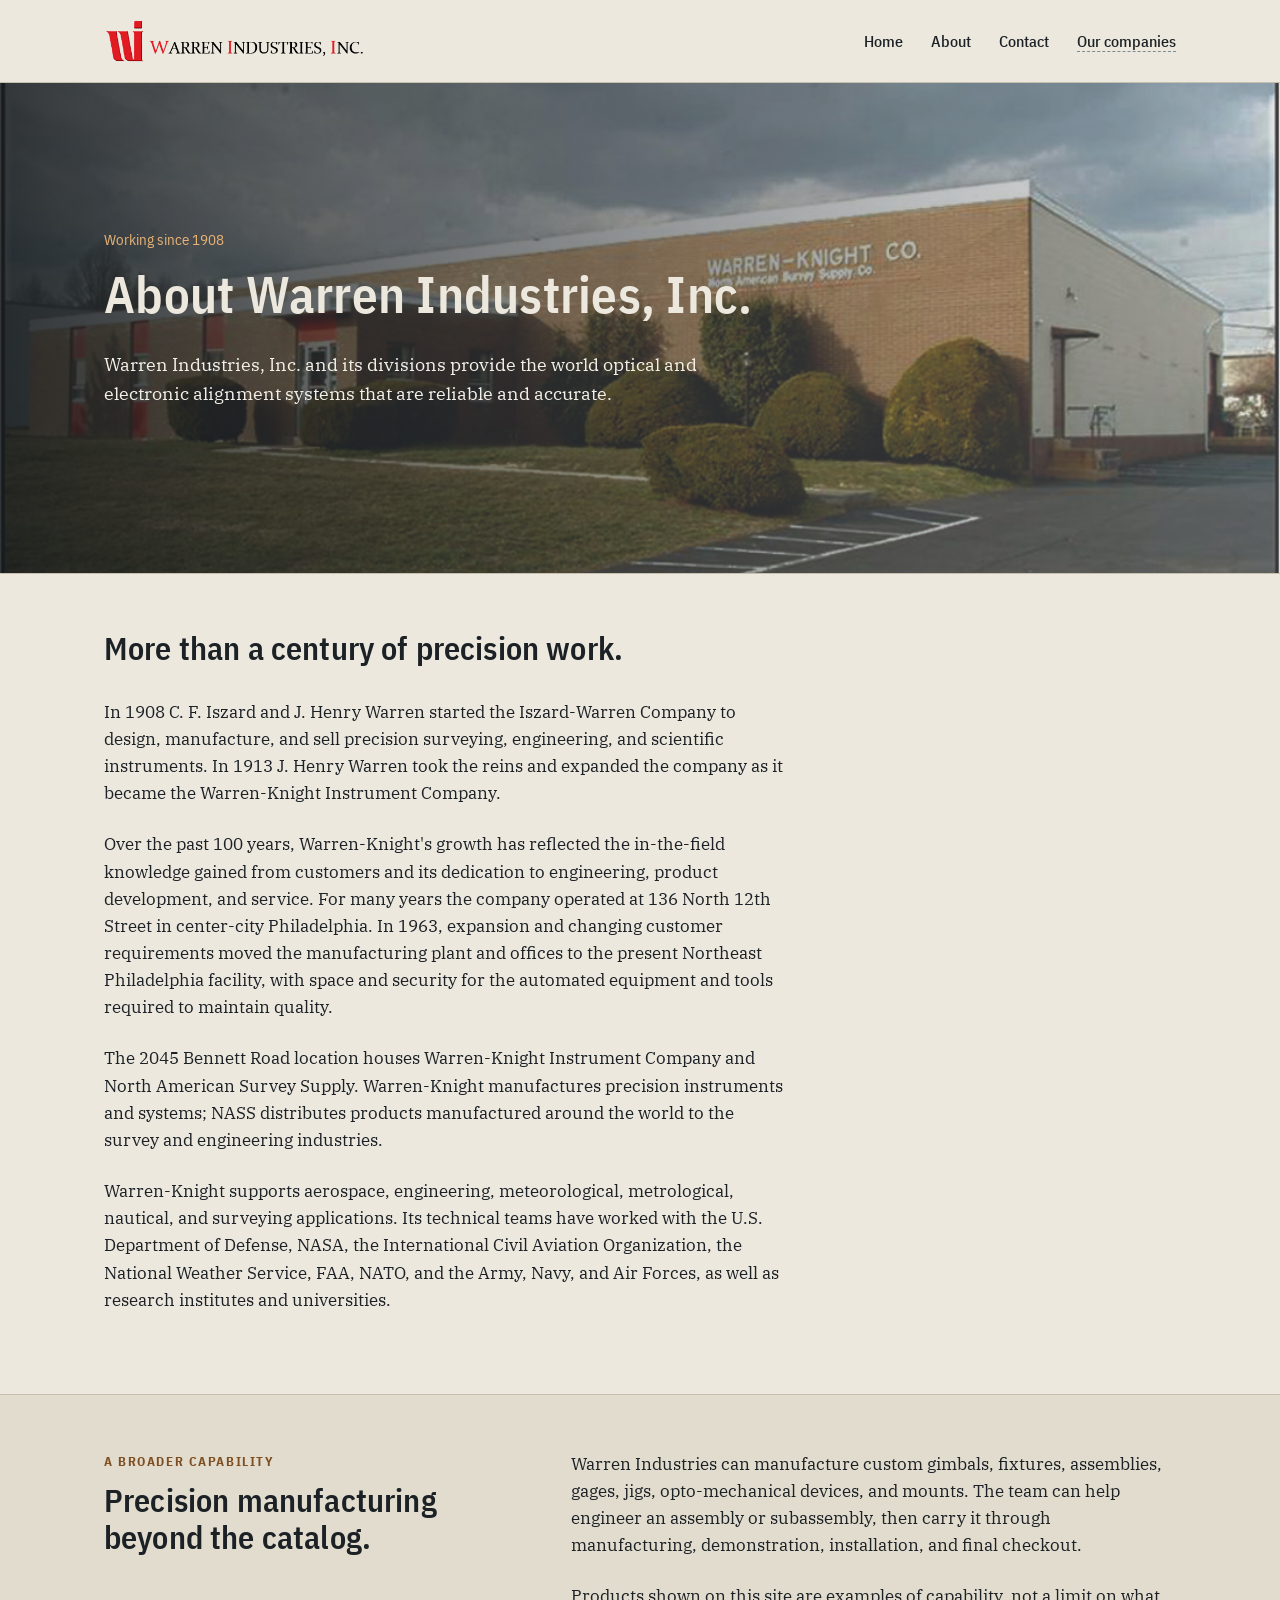
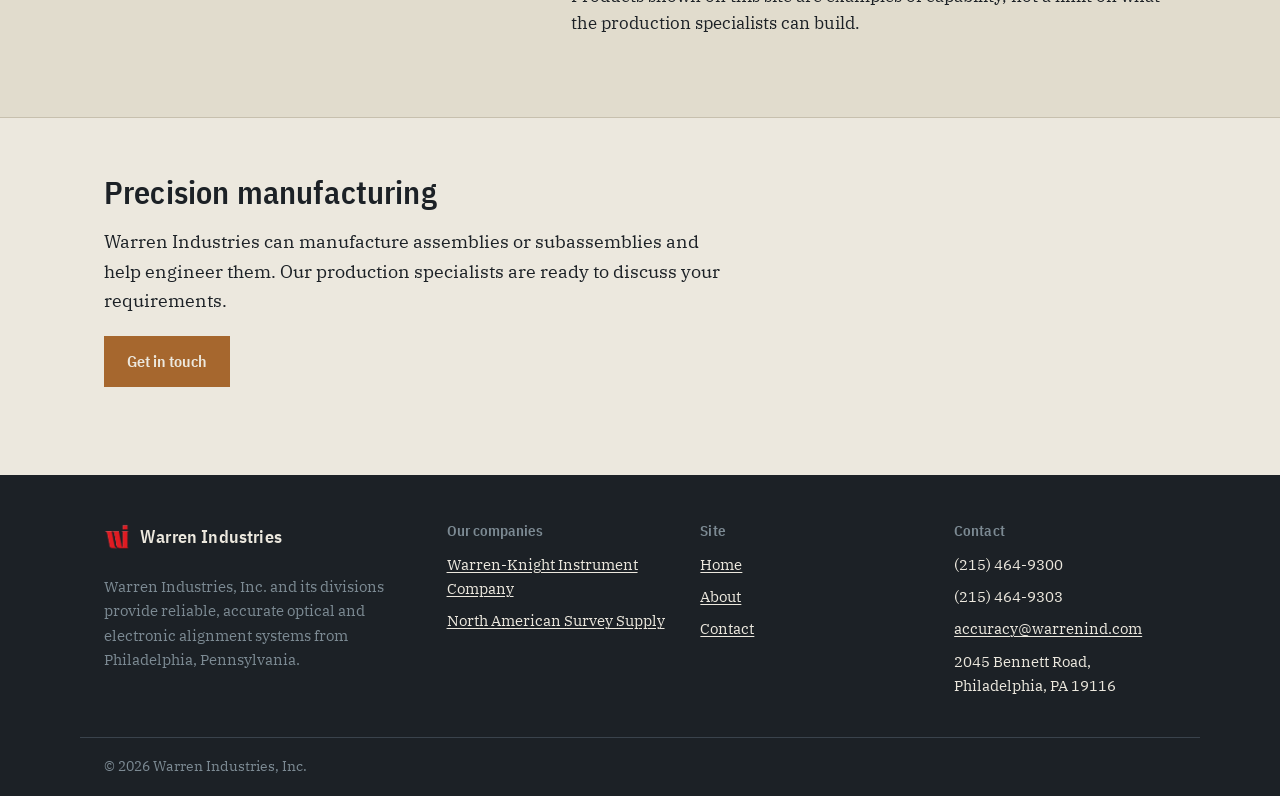
==== about/index.html @ 535cabfd "Deploying to main from @ warrenind/warrenind-com@92be2bfa369bf533ea337f3c527bc54e07ec8fe8 🚀" ====
<!doctype html>
<html lang="en">
<head>
  <meta charset="utf-8">
  <meta name="viewport" content="width=device-width, initial-scale=1">
  <title>About · Warren Industries, Inc.</title>
  <meta name="description" content="About Warren Industries, Inc. and its divisions.">
  <link rel="icon" href="/images/original/wilogo-trans.png" type="image/png">
  <link rel="preconnect" href="https://fonts.googleapis.com">
  <link rel="preconnect" href="https://fonts.gstatic.com" crossorigin>
  <link href="https://fonts.googleapis.com/css2?family=IBM+Plex+Sans+Condensed:wght@500;600;700&family=IBM+Plex+Serif:ital,wght@0,400;0,500;1,400&display=swap" rel="stylesheet">
  <link rel="stylesheet" href="/css/style.css">
</head>
<body>
  <header class="site-header">
  <div class="wrap site-header__row">
    <a class="brand" href="/">
      <img class="brand__wordmark" src="/images/original/WI-top-logo&text.png" alt="Warren Industries, Inc.">
    </a>

    <nav class="site-nav" aria-label="Primary">
      <ul>
        
        <li><a href="/">Home</a></li>
        
        <li><a href="/about/">About</a></li>
        
        <li><a href="/contact/">Contact</a></li>
        
        <li class="site-nav__divisions">
          <span class="site-nav__divisions-label" tabindex="0">Our companies</span>
          <ul class="site-nav__submenu">
            
            <li><a href="https://www.warrenknight.com" target="_blank" rel="noopener">Warren-Knight Instrument Company</a></li>
            
            <li><a href="https://www.nasurvey.com" target="_blank" rel="noopener">North American Survey Supply</a></li>
            
          </ul>
        </li>
      </ul>
    </nav>
  </div>
</header>

  <main>
    <section class="page-hero page-hero--image">
  <img src="/images/original/facility.jpg" alt="Warren-Knight Instrument Company facility in Philadelphia">
  <div class="wrap">
    <p class="hero__eyebrow">Working since 1908</p>
    <h1>About Warren Industries, Inc.</h1>
    <p class="lede">
      Warren Industries, Inc. and its divisions provide the world optical and electronic alignment systems that are reliable and accurate.
    </p>
  </div>
</section>

<section class="section">
  <div class="wrap">
    <div class="section__intro">
      <h2>More than a century of precision work.</h2>
    </div>
    <div class="prose">
      <p>In 1908 C. F. Iszard and J. Henry Warren started the Iszard-Warren Company to design, manufacture, and sell precision surveying, engineering, and scientific instruments. In 1913 J. Henry Warren took the reins and expanded the company as it became the Warren-Knight Instrument Company.</p>
      <p>Over the past 100 years, Warren-Knight's growth has reflected the in-the-field knowledge gained from customers and its dedication to engineering, product development, and service. For many years the company operated at 136 North 12th Street in center-city Philadelphia. In 1963, expansion and changing customer requirements moved the manufacturing plant and offices to the present Northeast Philadelphia facility, with space and security for the automated equipment and tools required to maintain quality.</p>
      <p>The 2045 Bennett Road location houses Warren-Knight Instrument Company and North American Survey Supply. Warren-Knight manufactures precision instruments and systems; NASS distributes products manufactured around the world to the survey and engineering industries.</p>
      <p>Warren-Knight supports aerospace, engineering, meteorological, metrological, nautical, and surveying applications. Its technical teams have worked with the U.S. Department of Defense, NASA, the International Civil Aviation Organization, the National Weather Service, FAA, NATO, and the Army, Navy, and Air Forces, as well as research institutes and universities.</p>
    </div>
  </div>
</section>

<section class="section section--muted">
  <div class="wrap split-section">
    <div>
      <p class="section__kicker">A broader capability</p>
      <h2>Precision manufacturing beyond the catalog.</h2>
    </div>
    <div class="prose">
      <p>Warren Industries can manufacture custom gimbals, fixtures, assemblies, gages, jigs, opto-mechanical devices, and mounts. The team can help engineer an assembly or subassembly, then carry it through manufacturing, demonstration, installation, and final checkout.</p>
      <p>Products shown on this site are examples of capability, not a limit on what the production specialists can build.</p>
    </div>
  </div>
</section>

<section class="section">
  <div class="wrap">
    <div class="section__intro">
      <h2>Precision manufacturing</h2>
      <p class="lede">Warren Industries can manufacture assemblies or subassemblies and help engineer them. Our production specialists are ready to discuss your requirements.</p>
      <a class="btn btn--brass" href="/contact/">Get in touch</a>
    </div>
  </div>
</section>

  </main>
  <footer class="site-footer">
  <div class="wrap site-footer__grid">
    <div>
      <div class="brand brand--footer">
        <img class="brand__mark" src="/images/original/wilogo-trans.png" alt="">
        <span class="brand__name">Warren Industries</span>
      </div>
      <p class="site-footer__about">
        Warren Industries, Inc. and its divisions provide reliable, accurate optical
        and electronic alignment systems from Philadelphia, Pennsylvania.
      </p>
    </div>

    <div>
      <h2 class="site-footer__heading">Our companies</h2>
      <ul class="site-footer__list">
        
        <li><a href="https://www.warrenknight.com" target="_blank" rel="noopener">Warren-Knight Instrument Company</a></li>
        
        <li><a href="https://www.nasurvey.com" target="_blank" rel="noopener">North American Survey Supply</a></li>
        
      </ul>
    </div>

    <div>
      <h2 class="site-footer__heading">Site</h2>
      <ul class="site-footer__list">
        
        <li><a href="/">Home</a></li>
        
        <li><a href="/about/">About</a></li>
        
        <li><a href="/contact/">Contact</a></li>
        
      </ul>
    </div>

    <div>
      <h2 class="site-footer__heading">Contact</h2>
      <ul class="site-footer__list">
        <li>(215) 464-9300</li>
        <li>(215) 464-9303</li>
        <li><a href="mailto:accuracy@warrenind.com">accuracy@warrenind.com</a></li>
        <li>2045 Bennett Road, Philadelphia, PA 19116</li>
      </ul>
    </div>
  </div>

  <div class="wrap site-footer__bottom">
    <span>&copy; 2026 Warren Industries, Inc.</span>
  </div>
</footer>

</body>
</html>
---- css/style.css ----
/* ---------------------------------------------------------------
   Warren Industries — design tokens
   Palette grounded in optical/survey instrument hardware: graphite
   bodies, steel housings, brass fittings, and the paper of a
   technical drawing.
   --------------------------------------------------------------- */
:root {
  --ink: #1c2126;
  --ink-soft: #2a3138;
  --paper: #ece8de;
  --panel: #e1dccd;
  --steel: #4a5560;
  --steel-light: #7c8a93;
  --brass: #a6672e;
  --brass-deep: #7e4d20;
  --line: #c7c0ae;
  --line-dark: #3a434c;

  --font-display: "IBM Plex Sans Condensed", "Arial Narrow", sans-serif;
  --font-body: "IBM Plex Serif", Georgia, serif;

  --measure: 62ch;
  --wrap: 1120px;
}

* { box-sizing: border-box; }

html {
  -webkit-text-size-adjust: 100%;
}

body {
  margin: 0;
  background: var(--paper);
  color: var(--ink);
  font-family: var(--font-body);
  font-size: 17px;
  line-height: 1.6;
}

img { max-width: 100%; display: block; }

a {
  color: var(--brass-deep);
  text-decoration-thickness: 1px;
  text-underline-offset: 0.15em;
}
a:hover { color: var(--brass); }

:focus-visible {
  outline: 2px solid var(--brass);
  outline-offset: 2px;
}

.wrap {
  max-width: var(--wrap);
  margin-inline: auto;
  padding-inline: 24px;
}

h1, h2, h3 {
  font-family: var(--font-display);
  font-weight: 600;
  line-height: 1.15;
  letter-spacing: 0.005em;
  margin: 0 0 0.5em;
}

h1 { font-size: clamp(2.1rem, 1.6rem + 2vw, 3.3rem); }
h2 { font-size: clamp(1.5rem, 1.3rem + 1vw, 2rem); }
h3 { font-size: 1.15rem; }

p { margin: 0 0 1.1em; }
p.lede {
  font-size: 1.15rem;
  max-width: var(--measure);
}

@media (prefers-reduced-motion: reduce) {
  * { animation: none !important; transition: none !important; }
}

/* ---------------------------------------------------------------
   Header
   --------------------------------------------------------------- */
.site-header {
  border-bottom: 1px solid var(--line);
  background: var(--paper);
  position: relative;
  z-index: 20;
}

.site-header__row {
  display: flex;
  align-items: center;
  justify-content: space-between;
  padding-block: 18px;
  gap: 24px;
}

.brand {
  display: inline-flex;
  align-items: center;
  gap: 10px;
  color: var(--ink);
  text-decoration: none;
}
.brand__mark { width: 26px; height: 26px; color: var(--brass); flex-shrink: 0; }
.brand__wordmark { width: min(260px, 42vw); height: auto; display: block; }
.brand__name {
  font-family: var(--font-display);
  font-weight: 600;
  font-size: 1.1rem;
  letter-spacing: 0.01em;
}

.site-nav ul {
  list-style: none;
  display: flex;
  align-items: center;
  gap: 28px;
  margin: 0;
  padding: 0;
  font-family: var(--font-display);
  font-weight: 500;
  font-size: 0.98rem;
}

.site-nav a { color: var(--ink); text-decoration: none; }
.site-nav a:hover { color: var(--brass-deep); }

.site-nav__divisions { position: relative; }
.site-nav__divisions-label {
  cursor: default;
  border-bottom: 1px dashed var(--steel-light);
}
.site-nav ul.site-nav__submenu {
  display: none;
  position: absolute;
  top: 100%;
  right: 0;
  margin-top: 0;
  min-width: 260px;
  background: var(--paper);
  border: 1px solid var(--line);
  padding: 14px 0 6px;
  list-style: none;
}
.site-nav__submenu li a {
  display: block;
  padding: 10px 16px;
  white-space: nowrap;
}
.site-nav__submenu li a:hover { background: var(--panel); }
.site-nav__divisions:hover > .site-nav__submenu,
.site-nav__divisions:focus-within > .site-nav__submenu {
  display: block;
}

@media (max-width: 720px) {
  .site-header__row { flex-direction: column; align-items: flex-start; gap: 12px; }
  .site-nav ul { flex-wrap: wrap; gap: 16px 22px; }
  .site-nav ul.site-nav__submenu { position: static; margin-top: 8px; border: none; padding-left: 0; }
}

/* ---------------------------------------------------------------
   Hero
   --------------------------------------------------------------- */
.hero {
  border-bottom: 1px solid var(--line);
  padding-block: 64px;
}
.hero__row {
  display: grid;
  grid-template-columns: 1.2fr 0.8fr;
  gap: 48px;
  align-items: center;
}
.hero__eyebrow {
  color: var(--steel);
  font-family: var(--font-display);
  font-size: 0.95rem;
  margin: 0 0 14px;
}
.hero p.lede { color: var(--ink-soft); }
.hero__actions {
  display: flex;
  gap: 14px;
  margin-top: 28px;
  flex-wrap: wrap;
}

.btn {
  display: inline-block;
  font-family: var(--font-display);
  font-weight: 600;
  font-size: 0.98rem;
  padding: 12px 22px;
  border: 1px solid var(--ink);
  text-decoration: none;
  color: var(--ink);
}
.btn:hover { background: var(--ink); color: var(--paper); }
.btn--brass {
  background: var(--brass);
  border-color: var(--brass);
  color: var(--paper);
}
.btn--brass:hover { background: var(--brass-deep); border-color: var(--brass-deep); color: var(--paper); }

.reticle {
  width: 100%;
  height: auto;
  color: var(--steel);
}
.reticle .reticle__accent { color: var(--brass); }

.hero--image {
  position: relative;
  min-height: clamp(260px, 20vw, 330px);
  display: grid;
  align-items: end;
  overflow: hidden;
  color: var(--paper);
  background: var(--ink);
}
.hero__image,
.page-hero--image > img,
.image-band > img {
  position: absolute;
  inset: 0;
  width: 100%;
  height: 100%;
  object-fit: cover;
}
.hero__image { filter: saturate(.72); }
.hero--image::after,
.page-hero--image::after,
.image-band::after {
  content: "";
  position: absolute;
  inset: 0;
  background: linear-gradient(90deg, rgba(18, 22, 25, .86), rgba(18, 22, 25, .28) 72%, rgba(18, 22, 25, .1));
}
.hero__content,
.image-band__content,
.page-hero--image .wrap {
  position: relative;
  z-index: 1;
  width: 100%;
  padding-block: 88px;
}
.hero--image .hero__eyebrow,
.image-band .hero__eyebrow,
.page-hero--image .hero__eyebrow,
.image-band .section__kicker { color: #e7b375; }
.hero--image .lede,
.image-band .lede { color: #f4f0e8; max-width: 38ch; }
.btn--light { border-color: var(--paper); color: var(--paper); }
.btn--light:hover { background: var(--paper); color: var(--ink); }

@media (max-width: 860px) {
  .hero__row { grid-template-columns: 1fr; }
  .reticle { max-width: 260px; margin-inline: auto; }
}

@media (max-width: 720px) {
  .hero--image { min-height: 390px; }
}

/* ---------------------------------------------------------------
   Section rhythm
   --------------------------------------------------------------- */
.section { padding-block: 56px; }
.section + .section { border-top: 1px solid var(--line); }
.section__intro { max-width: var(--measure); margin-bottom: 32px; }
.section__kicker {
  margin-bottom: 10px;
  color: var(--brass-deep);
  font-family: var(--font-display);
  font-size: .82rem;
  font-weight: 700;
  letter-spacing: .12em;
  text-transform: uppercase;
}
.section--muted { background: var(--panel); }
.split-section {
  display: grid;
  grid-template-columns: .8fr 1.2fr;
  gap: 64px;
  align-items: start;
}
.section--gallery { background: #f4f1e9; }
.image-grid {
  display: grid;
  grid-template-columns: repeat(4, 1fr);
  gap: 10px;
}
.image-grid__item {
  margin: 0;
  overflow: hidden;
  aspect-ratio: 1;
  background: var(--panel);
}
.image-grid__item img {
  width: 100%;
  height: 100%;
  object-fit: contain;
  transition: transform .35s ease;
}
.image-grid__item:hover img { transform: scale(1.04); }

/* ---------------------------------------------------------------
   Divisions (Warren-Knight / NASS)
   --------------------------------------------------------------- */
.divisions {
  display: grid;
  grid-template-columns: 1fr 1fr;
  border: 1px solid var(--line);
}
.division {
  padding: 32px;
  border-left: 1px solid var(--line);
}
.division img {
  width: auto;
  height: 96px;
  object-fit: contain;
  object-position: left center;
  margin-bottom: 24px;
}
.divisions--visual .division { min-height: 350px; }
.division:first-child { border-left: none; }
.division__name {
  font-family: var(--font-display);
  font-size: 1.2rem;
  font-weight: 600;
  margin: 0 0 10px;
}
.division__link {
  display: inline-block;
  margin-top: 14px;
  font-family: var(--font-display);
  font-weight: 600;
  font-size: 0.95rem;
}

@media (max-width: 720px) {
  .divisions { grid-template-columns: 1fr; }
  .division { border-left: none; border-top: 1px solid var(--line); }
  .division:first-child { border-top: none; }
  .split-section { grid-template-columns: 1fr; gap: 24px; }
  .image-grid { grid-template-columns: repeat(2, 1fr); }
}

/* ---------------------------------------------------------------
   Capability datasheet (replaces the old icon-card feature grid)
   --------------------------------------------------------------- */
.datasheet { border-top: 1px solid var(--line); }
.datasheet__row {
  display: grid;
  grid-template-columns: 220px 1fr;
  gap: 24px;
  padding-block: 22px;
  border-bottom: 1px solid var(--line);
}
.datasheet__row dt {
  font-family: var(--font-display);
  font-weight: 600;
}
.datasheet__row dd { margin: 0; color: var(--ink-soft); max-width: var(--measure); }

@media (max-width: 640px) {
  .datasheet__row { grid-template-columns: 1fr; gap: 6px; }
}

.image-band {
  position: relative;
  min-height: 390px;
  display: grid;
  align-items: center;
  overflow: hidden;
  color: var(--paper);
  background: var(--ink);
}
.image-band__content { padding-block: 72px; }
.image-band h2 { max-width: 16ch; }
.page-hero {
  padding-block: 56px;
  border-bottom: 1px solid var(--line);
}
.page-hero--image {
  position: relative;
  min-height: 390px;
  display: grid;
  align-items: end;
  overflow: hidden;
  color: var(--paper);
  background: var(--ink);
}
.page-hero--image .lede { color: #f4f0e8; max-width: 54ch; }
.prose { max-width: 68ch; }
.prose p { margin-bottom: 1.4em; }

/* ---------------------------------------------------------------
   Contact
   --------------------------------------------------------------- */
.contact-grid {
  display: grid;
  grid-template-columns: 1fr 1fr;
  gap: 48px;
}
@media (max-width: 780px) {
  .contact-grid { grid-template-columns: 1fr; }
}

.field { margin-bottom: 20px; }
.field label {
  display: block;
  font-family: var(--font-display);
  font-weight: 600;
  font-size: 0.92rem;
  margin-bottom: 6px;
}
.field input,
.field textarea {
  width: 100%;
  font-family: var(--font-body);
  font-size: 1rem;
  padding: 11px 12px;
  border: 1px solid var(--steel-light);
  background: var(--paper);
  color: var(--ink);
}
.field input:focus,
.field textarea:focus { border-color: var(--brass); }
.field textarea { min-height: 140px; resize: vertical; }

.contact-details dt {
  font-family: var(--font-display);
  font-weight: 600;
  margin-top: 18px;
}
.contact-details dt:first-child { margin-top: 0; }
.contact-details dd { margin: 4px 0 0; color: var(--ink-soft); }

/* ---------------------------------------------------------------
   Footer
   --------------------------------------------------------------- */
.site-footer {
  background: var(--ink);
  color: var(--paper);
  padding-top: 48px;
}
.site-footer a { color: var(--paper); }
.site-footer a:hover { color: var(--brass); }
.site-footer .brand__name { color: var(--paper); }
.site-footer .brand__mark { color: var(--brass); }
.site-footer .brand__mark { filter: none; }

.site-footer__grid {
  display: grid;
  grid-template-columns: 1.4fr 1fr 1fr 1fr;
  gap: 32px;
  padding-bottom: 40px;
}
.site-footer__about {
  margin-top: 16px;
  color: var(--steel-light);
  max-width: 34ch;
  font-size: 0.95rem;
}
.site-footer__heading {
  font-family: var(--font-display);
  font-size: 0.92rem;
  font-weight: 600;
  margin: 0 0 12px;
  color: var(--steel-light);
}
.site-footer__list { list-style: none; margin: 0; padding: 0; display: grid; gap: 8px; font-size: 0.95rem; }

.site-footer__bottom {
  border-top: 1px solid var(--line-dark);
  padding-block: 18px;
  font-size: 0.85rem;
  color: var(--steel-light);
}

@media (max-width: 780px) {
  .site-footer__grid { grid-template-columns: 1fr 1fr; }
}
@media (max-width: 480px) {
  .site-footer__grid { grid-template-columns: 1fr; }
}
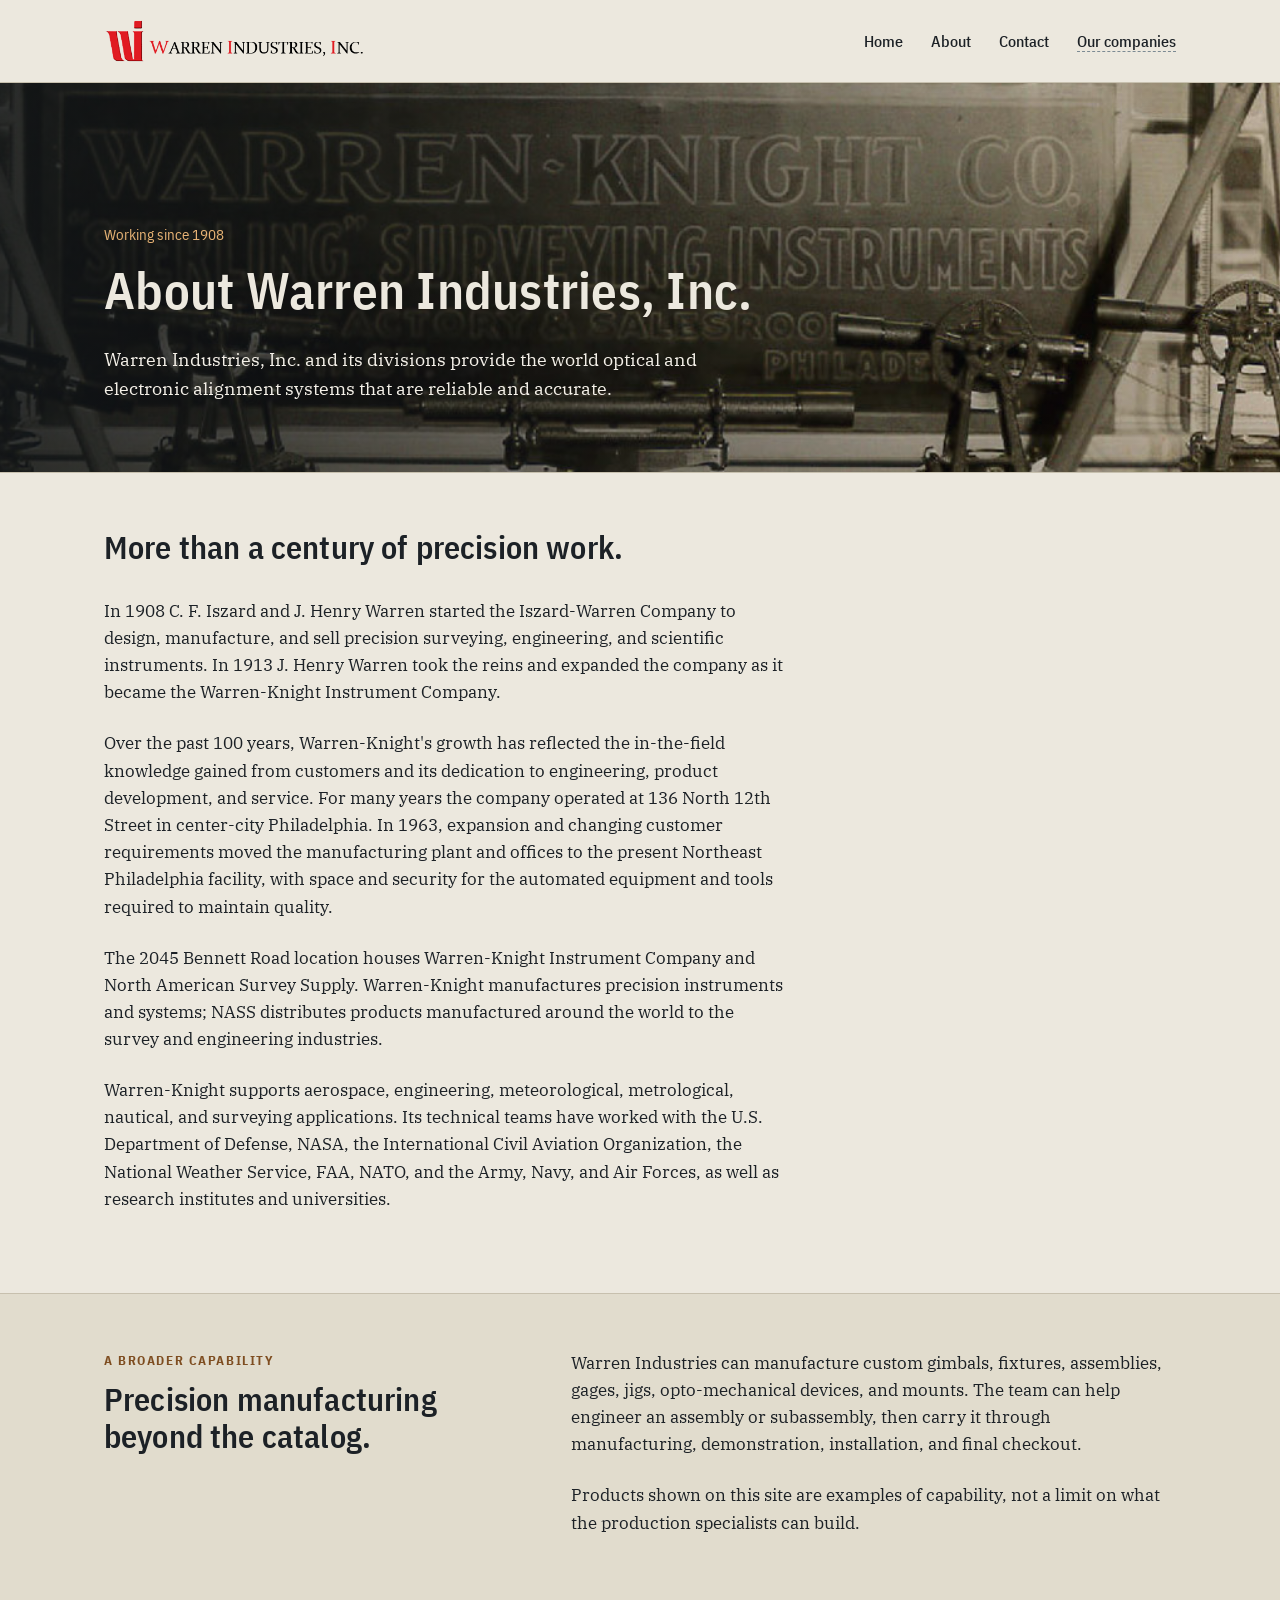
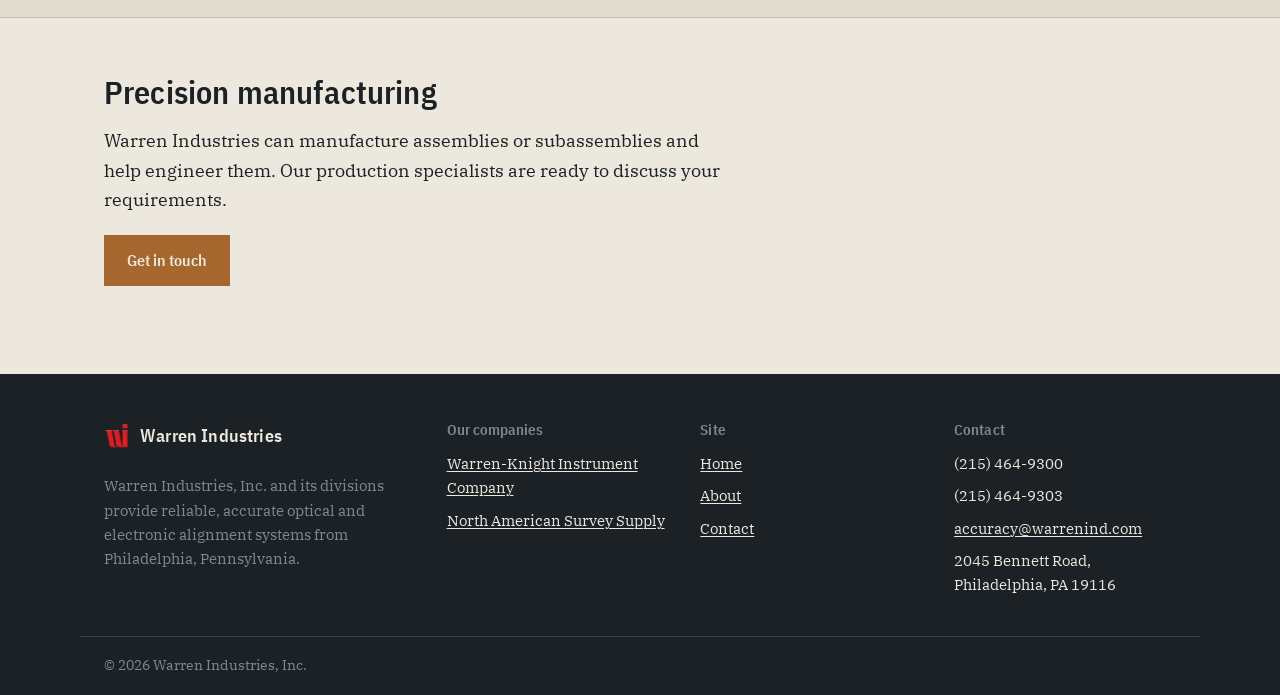
==== commit 5abca945: "Deploying to main from @ warrenind/warrenind-com@8f620d2249bda7c0d6348a73454bc957378098e8 🚀" ====
--- a/about/index.html
+++ b/about/index.html
@@ -44,7 +44,7 @@
 
   <main>
     <section class="page-hero page-hero--image">
-  <img src="/images/original/facility.jpg" alt="Warren-Knight Instrument Company facility in Philadelphia">
+  <img src="/images/original/about-us-bg.jpg" alt="Historic Warren-Knight surveying instruments">
   <div class="wrap">
     <p class="hero__eyebrow">Working since 1908</p>
     <h1>About Warren Industries, Inc.</h1>
--- a/css/style.css
+++ b/css/style.css
@@ -386,7 +386,7 @@
 .image-band__content { padding-block: 72px; }
 .image-band h2 { max-width: 16ch; }
 .page-hero {
-  padding-block: 56px;
+  padding-block: 0;
   border-bottom: 1px solid var(--line);
 }
 .page-hero--image {
@@ -399,6 +399,7 @@
   background: var(--ink);
 }
 .page-hero--image .lede { color: #f4f0e8; max-width: 54ch; }
+.page-hero--image .wrap { padding-block: 48px; }
 .prose { max-width: 68ch; }
 .prose p { margin-bottom: 1.4em; }
 
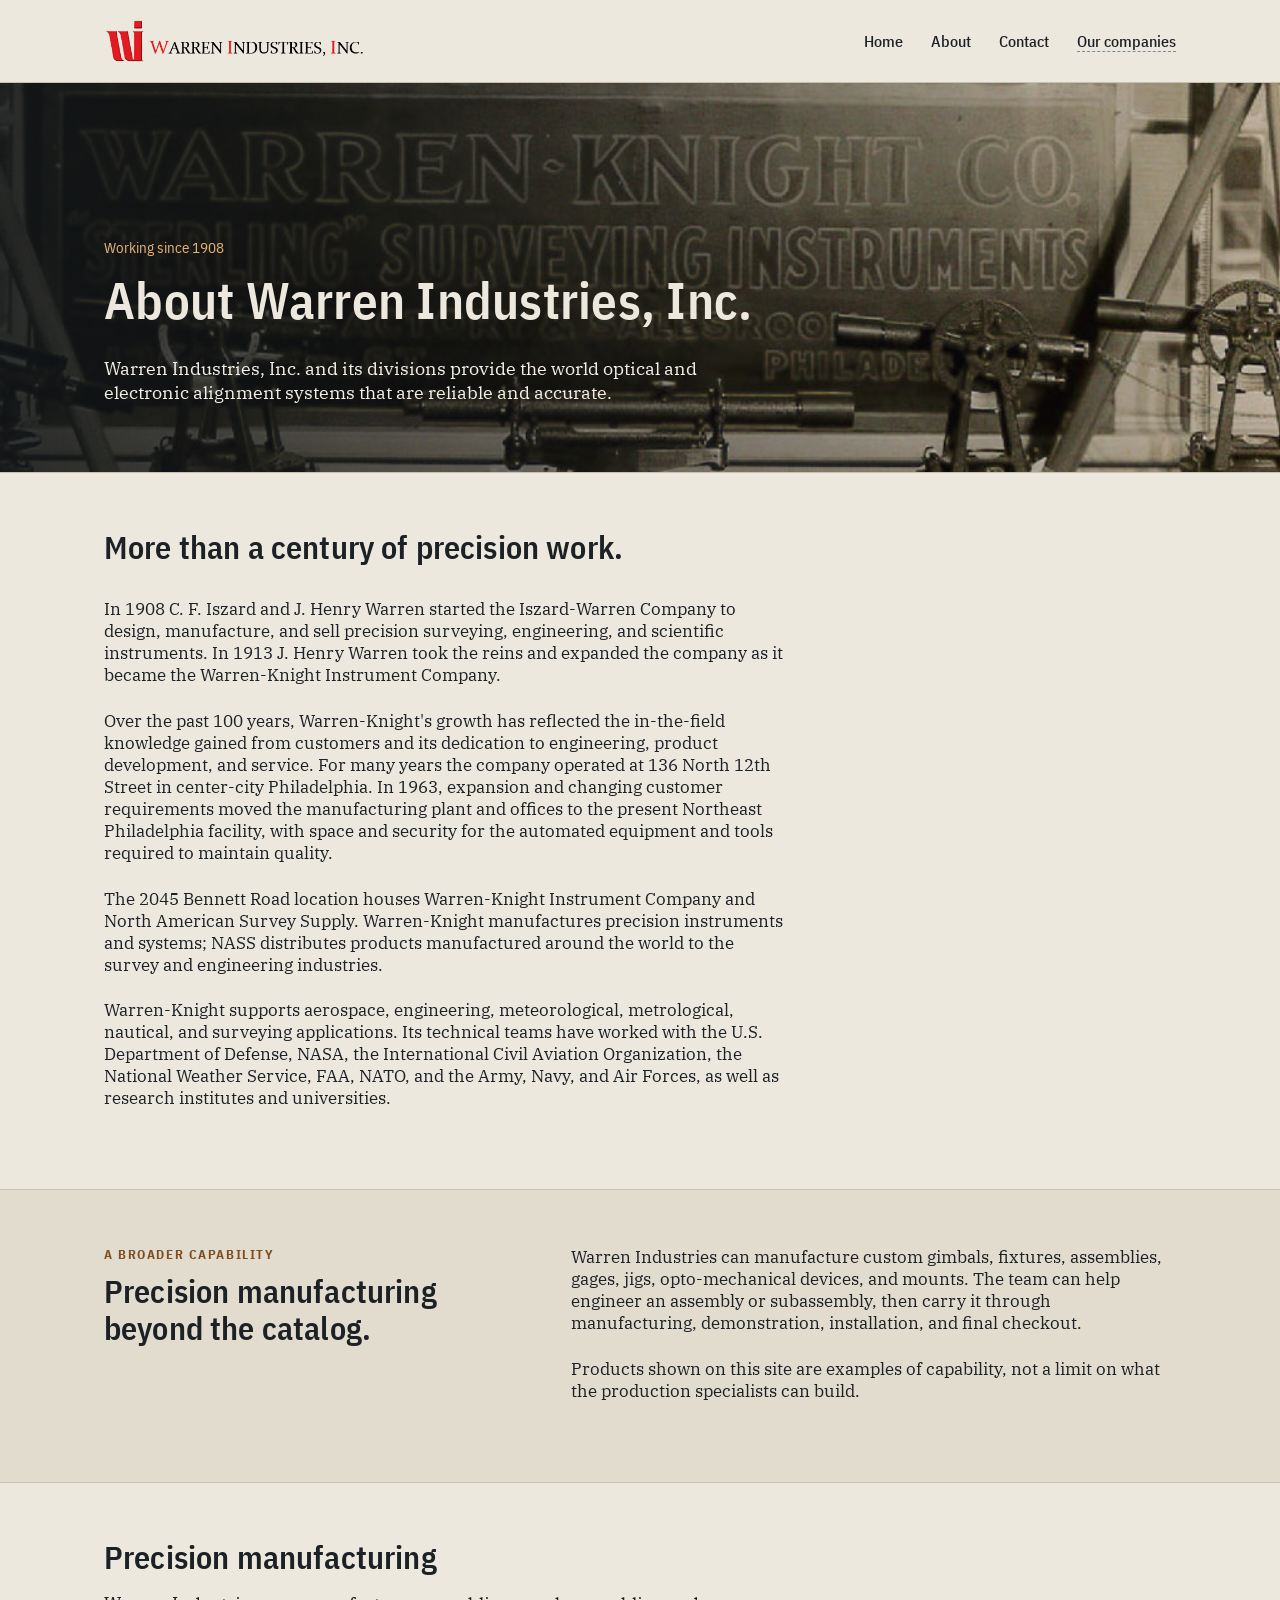
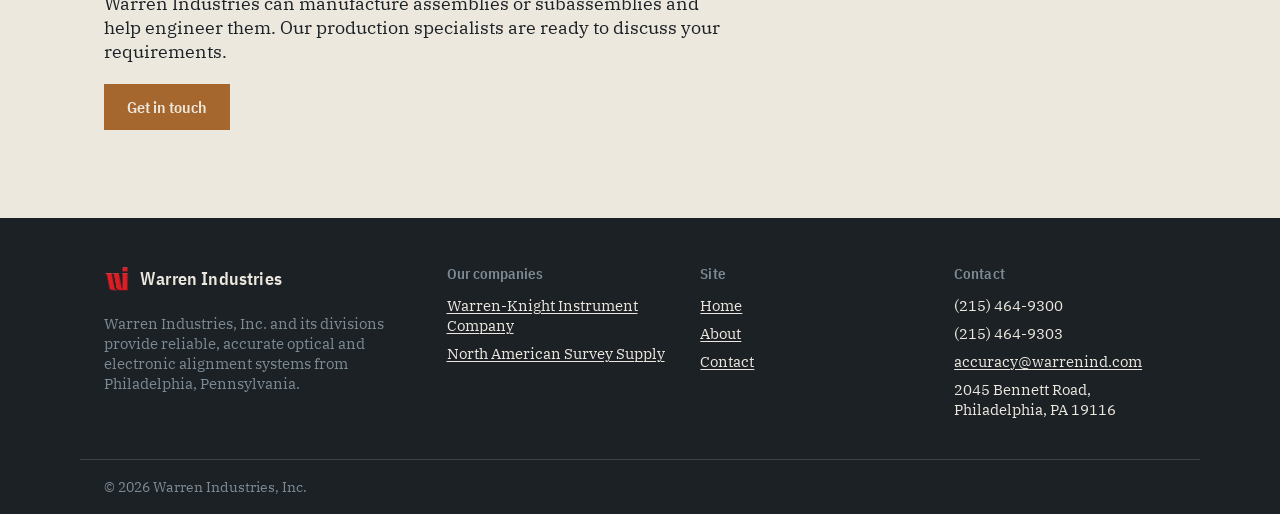
==== commit bab555a1: "Deploying to main from @ warrenind/warrenind-com@dfa64d60bb3f2caa0d0298d56fb02db425814c4d 🚀" ====
--- a/about/index.html
+++ b/about/index.html
@@ -5,6 +5,13 @@
   <meta name="viewport" content="width=device-width, initial-scale=1">
   <title>About · Warren Industries, Inc.</title>
   <meta name="description" content="About Warren Industries, Inc. and its divisions.">
+  <link rel="canonical" href="https://warrenind.com/about/">
+  <meta name="theme-color" content="#1c2126">
+  <meta property="og:type" content="website">
+  <meta property="og:site_name" content="Warren Industries, Inc.">
+  <meta property="og:title" content="About · Warren Industries, Inc.">
+  <meta property="og:description" content="About Warren Industries, Inc. and its divisions.">
+  <meta property="og:url" content="https://warrenind.com/about/">
   <link rel="icon" href="/images/original/wilogo-trans.png" type="image/png">
   <link rel="preconnect" href="https://fonts.googleapis.com">
   <link rel="preconnect" href="https://fonts.gstatic.com" crossorigin>
--- a/css/style.css
+++ b/css/style.css
@@ -15,12 +15,10 @@
   --brass-deep: #7e4d20;
   --line: #c7c0ae;
   --line-dark: #3a434c;
-
   --font-display: "IBM Plex Sans Condensed", "Arial Narrow", sans-serif;
   --font-body: "IBM Plex Serif", Georgia, serif;
-
   --measure: 62ch;
-  --wrap: 1120px;
+  --wrap: 70rem;
 }
 
 * { box-sizing: border-box; }
@@ -34,28 +32,24 @@
   background: var(--paper);
   color: var(--ink);
   font-family: var(--font-body);
-  font-size: 17px;
-  line-height: 1.6;
+  font-size: 1.0625rem;
 }
 
 img { max-width: 100%; display: block; }
 
 a {
   color: var(--brass-deep);
-  text-decoration-thickness: 1px;
-  text-underline-offset: 0.15em;
+  text-decoration-thickness: .0625rem;
+  text-underline-offset: .15em;
 }
 a:hover { color: var(--brass); }
 
-:focus-visible {
-  outline: 2px solid var(--brass);
-  outline-offset: 2px;
-}
+:focus-visible { outline: .125rem solid var(--brass); outline-offset: .125rem; }
 
 .wrap {
   max-width: var(--wrap);
   margin-inline: auto;
-  padding-inline: 24px;
+  padding-inline: clamp(1rem, 3vw, 1.5rem);
 }
 
 h1, h2, h3 {
@@ -84,7 +78,7 @@
    Header
    --------------------------------------------------------------- */
 .site-header {
-  border-bottom: 1px solid var(--line);
+  border-bottom: .0625rem solid var(--line);
   background: var(--paper);
   position: relative;
   z-index: 20;
@@ -94,31 +88,30 @@
   display: flex;
   align-items: center;
   justify-content: space-between;
-  padding-block: 18px;
-  gap: 24px;
-}
-
+  padding-block: 1.125rem;
+  gap: 1.5rem;
+}
 .brand {
   display: inline-flex;
   align-items: center;
-  gap: 10px;
+  gap: .625rem;
   color: var(--ink);
   text-decoration: none;
 }
-.brand__mark { width: 26px; height: 26px; color: var(--brass); flex-shrink: 0; }
-.brand__wordmark { width: min(260px, 42vw); height: auto; display: block; }
+.brand__mark { width: 1.625rem; height: 1.625rem; color: var(--brass); flex-shrink: 0; }
+.brand__wordmark { width: min(16.25rem, 42vw); height: auto; display: block; }
 .brand__name {
   font-family: var(--font-display);
   font-weight: 600;
   font-size: 1.1rem;
-  letter-spacing: 0.01em;
+  letter-spacing: .01em;
 }
 
 .site-nav ul {
   list-style: none;
   display: flex;
   align-items: center;
-  gap: 28px;
+  gap: 1.75rem;
   margin: 0;
   padding: 0;
   font-family: var(--font-display);
@@ -128,11 +121,10 @@
 
 .site-nav a { color: var(--ink); text-decoration: none; }
 .site-nav a:hover { color: var(--brass-deep); }
-
 .site-nav__divisions { position: relative; }
 .site-nav__divisions-label {
   cursor: default;
-  border-bottom: 1px dashed var(--steel-light);
+  border-bottom: .0625rem dashed var(--steel-light);
 }
 .site-nav ul.site-nav__submenu {
   display: none;
@@ -140,15 +132,15 @@
   top: 100%;
   right: 0;
   margin-top: 0;
-  min-width: 260px;
+  min-width: 16.25rem;
   background: var(--paper);
-  border: 1px solid var(--line);
-  padding: 14px 0 6px;
+  border: .0625rem solid var(--line);
+  padding: .875rem 0 .375rem;
   list-style: none;
 }
 .site-nav__submenu li a {
   display: block;
-  padding: 10px 16px;
+  padding: .625rem 1rem;
   white-space: nowrap;
 }
 .site-nav__submenu li a:hover { background: var(--panel); }
@@ -157,36 +149,36 @@
   display: block;
 }
 
-@media (max-width: 720px) {
-  .site-header__row { flex-direction: column; align-items: flex-start; gap: 12px; }
-  .site-nav ul { flex-wrap: wrap; gap: 16px 22px; }
-  .site-nav ul.site-nav__submenu { position: static; margin-top: 8px; border: none; padding-left: 0; }
+@media (max-width: 45em) {
+  .site-header__row { flex-direction: column; align-items: flex-start; gap: .75rem; }
+  .site-nav ul { flex-wrap: wrap; gap: 1rem 1.375rem; }
+  .site-nav ul.site-nav__submenu { position: static; margin-top: .5rem; border: none; padding-left: 0; }
 }
 
 /* ---------------------------------------------------------------
    Hero
    --------------------------------------------------------------- */
 .hero {
-  border-bottom: 1px solid var(--line);
-  padding-block: 64px;
+  border-bottom: .0625rem solid var(--line);
+  padding-block: 4rem;
 }
 .hero__row {
   display: grid;
-  grid-template-columns: 1.2fr 0.8fr;
-  gap: 48px;
+  grid-template-columns: 1.2fr .8fr;
+  gap: 3rem;
   align-items: center;
 }
 .hero__eyebrow {
   color: var(--steel);
   font-family: var(--font-display);
   font-size: 0.95rem;
-  margin: 0 0 14px;
+  margin: 0 0 .875rem;
 }
 .hero p.lede { color: var(--ink-soft); }
 .hero__actions {
   display: flex;
-  gap: 14px;
-  margin-top: 28px;
+  gap: .875rem;
+  margin-top: 1.75rem;
   flex-wrap: wrap;
 }
 
@@ -195,8 +187,8 @@
   font-family: var(--font-display);
   font-weight: 600;
   font-size: 0.98rem;
-  padding: 12px 22px;
-  border: 1px solid var(--ink);
+  padding: .75rem 1.375rem;
+  border: .0625rem solid var(--ink);
   text-decoration: none;
   color: var(--ink);
 }
@@ -217,7 +209,7 @@
 
 .hero--image {
   position: relative;
-  min-height: clamp(260px, 20vw, 330px);
+  min-height: clamp(16.25rem, 20vw, 20.625rem);
   display: grid;
   align-items: end;
   overflow: hidden;
@@ -248,7 +240,7 @@
   position: relative;
   z-index: 1;
   width: 100%;
-  padding-block: 88px;
+  padding-block: clamp(3rem, 8vw, 5.5rem);
 }
 .hero--image .hero__eyebrow,
 .image-band .hero__eyebrow,
@@ -259,23 +251,23 @@
 .btn--light { border-color: var(--paper); color: var(--paper); }
 .btn--light:hover { background: var(--paper); color: var(--ink); }
 
-@media (max-width: 860px) {
+@media (max-width: 53.75em) {
   .hero__row { grid-template-columns: 1fr; }
-  .reticle { max-width: 260px; margin-inline: auto; }
-}
-
-@media (max-width: 720px) {
-  .hero--image { min-height: 390px; }
+  .reticle { max-width: 16.25rem; margin-inline: auto; }
+}
+
+@media (max-width: 45em) {
+  .hero--image { min-height: 24.375rem; }
 }
 
 /* ---------------------------------------------------------------
    Section rhythm
    --------------------------------------------------------------- */
-.section { padding-block: 56px; }
-.section + .section { border-top: 1px solid var(--line); }
-.section__intro { max-width: var(--measure); margin-bottom: 32px; }
+.section { padding-block: 3.5rem; }
+.section + .section { border-top: .0625rem solid var(--line); }
+.section__intro { max-width: var(--measure); margin-bottom: 2rem; }
 .section__kicker {
-  margin-bottom: 10px;
+  margin-bottom: .625rem;
   color: var(--brass-deep);
   font-family: var(--font-display);
   font-size: .82rem;
@@ -287,14 +279,14 @@
 .split-section {
   display: grid;
   grid-template-columns: .8fr 1.2fr;
-  gap: 64px;
+  gap: 4rem;
   align-items: start;
 }
 .section--gallery { background: #f4f1e9; }
 .image-grid {
   display: grid;
   grid-template-columns: repeat(4, 1fr);
-  gap: 10px;
+  gap: .625rem;
 }
 .image-grid__item {
   margin: 0;
@@ -316,53 +308,53 @@
 .divisions {
   display: grid;
   grid-template-columns: 1fr 1fr;
-  border: 1px solid var(--line);
+  border: .0625rem solid var(--line);
 }
 .division {
-  padding: 32px;
-  border-left: 1px solid var(--line);
+  padding: 2rem;
+  border-left: .0625rem solid var(--line);
 }
 .division img {
   width: auto;
-  height: 96px;
+  height: 6rem;
   object-fit: contain;
   object-position: left center;
-  margin-bottom: 24px;
-}
-.divisions--visual .division { min-height: 350px; }
+  margin-bottom: 1.5rem;
+}
+.divisions--visual .division { min-height: 21.875rem; }
 .division:first-child { border-left: none; }
 .division__name {
   font-family: var(--font-display);
   font-size: 1.2rem;
   font-weight: 600;
-  margin: 0 0 10px;
+  margin: 0 0 .625rem;
 }
 .division__link {
   display: inline-block;
-  margin-top: 14px;
+  margin-top: .875rem;
   font-family: var(--font-display);
   font-weight: 600;
   font-size: 0.95rem;
 }
 
-@media (max-width: 720px) {
+@media (max-width: 45em) {
   .divisions { grid-template-columns: 1fr; }
-  .division { border-left: none; border-top: 1px solid var(--line); }
+  .division { border-left: none; border-top: .0625rem solid var(--line); }
   .division:first-child { border-top: none; }
-  .split-section { grid-template-columns: 1fr; gap: 24px; }
+  .split-section { grid-template-columns: 1fr; gap: 1.5rem; }
   .image-grid { grid-template-columns: repeat(2, 1fr); }
 }
 
 /* ---------------------------------------------------------------
    Capability datasheet (replaces the old icon-card feature grid)
    --------------------------------------------------------------- */
-.datasheet { border-top: 1px solid var(--line); }
+.datasheet { border-top: .0625rem solid var(--line); }
 .datasheet__row {
   display: grid;
-  grid-template-columns: 220px 1fr;
-  gap: 24px;
-  padding-block: 22px;
-  border-bottom: 1px solid var(--line);
+  grid-template-columns: minmax(12rem, 14rem) 1fr;
+  gap: 1.5rem;
+  padding-block: 1.375rem;
+  border-bottom: .0625rem solid var(--line);
 }
 .datasheet__row dt {
   font-family: var(--font-display);
@@ -370,28 +362,28 @@
 }
 .datasheet__row dd { margin: 0; color: var(--ink-soft); max-width: var(--measure); }
 
-@media (max-width: 640px) {
-  .datasheet__row { grid-template-columns: 1fr; gap: 6px; }
+@media (max-width: 40em) {
+  .datasheet__row { grid-template-columns: 1fr; gap: .375rem; }
 }
 
 .image-band {
   position: relative;
-  min-height: 390px;
+  min-height: clamp(20rem, 42vw, 24.375rem);
   display: grid;
   align-items: center;
   overflow: hidden;
   color: var(--paper);
   background: var(--ink);
 }
-.image-band__content { padding-block: 72px; }
+.image-band__content { padding-block: clamp(3rem, 7vw, 4.5rem); }
 .image-band h2 { max-width: 16ch; }
 .page-hero {
   padding-block: 0;
-  border-bottom: 1px solid var(--line);
+  border-bottom: .0625rem solid var(--line);
 }
 .page-hero--image {
   position: relative;
-  min-height: 390px;
+  min-height: clamp(20rem, 42vw, 24.375rem);
   display: grid;
   align-items: end;
   overflow: hidden;
@@ -399,7 +391,7 @@
   background: var(--ink);
 }
 .page-hero--image .lede { color: #f4f0e8; max-width: 54ch; }
-.page-hero--image .wrap { padding-block: 48px; }
+.page-hero--image .wrap { padding-block: clamp(2.5rem, 6vw, 3rem); }
 .prose { max-width: 68ch; }
 .prose p { margin-bottom: 1.4em; }
 
@@ -409,41 +401,41 @@
 .contact-grid {
   display: grid;
   grid-template-columns: 1fr 1fr;
-  gap: 48px;
-}
-@media (max-width: 780px) {
+  gap: 3rem;
+}
+@media (max-width: 48.75em) {
   .contact-grid { grid-template-columns: 1fr; }
 }
 
-.field { margin-bottom: 20px; }
+.field { margin-bottom: 1.25rem; }
 .field label {
   display: block;
   font-family: var(--font-display);
   font-weight: 600;
   font-size: 0.92rem;
-  margin-bottom: 6px;
+  margin-bottom: .375rem;
 }
 .field input,
 .field textarea {
   width: 100%;
   font-family: var(--font-body);
   font-size: 1rem;
-  padding: 11px 12px;
-  border: 1px solid var(--steel-light);
+  padding: .6875rem .75rem;
+  border: .0625rem solid var(--steel-light);
   background: var(--paper);
   color: var(--ink);
 }
 .field input:focus,
 .field textarea:focus { border-color: var(--brass); }
-.field textarea { min-height: 140px; resize: vertical; }
+.field textarea { min-height: 8.75rem; resize: vertical; }
 
 .contact-details dt {
   font-family: var(--font-display);
   font-weight: 600;
-  margin-top: 18px;
+  margin-top: 1.125rem;
 }
 .contact-details dt:first-child { margin-top: 0; }
-.contact-details dd { margin: 4px 0 0; color: var(--ink-soft); }
+.contact-details dd { margin: .25rem 0 0; color: var(--ink-soft); }
 
 /* ---------------------------------------------------------------
    Footer
@@ -451,7 +443,7 @@
 .site-footer {
   background: var(--ink);
   color: var(--paper);
-  padding-top: 48px;
+  padding-top: 3rem;
 }
 .site-footer a { color: var(--paper); }
 .site-footer a:hover { color: var(--brass); }
@@ -462,11 +454,11 @@
 .site-footer__grid {
   display: grid;
   grid-template-columns: 1.4fr 1fr 1fr 1fr;
-  gap: 32px;
-  padding-bottom: 40px;
+  gap: 2rem;
+  padding-bottom: 2.5rem;
 }
 .site-footer__about {
-  margin-top: 16px;
+  margin-top: 1rem;
   color: var(--steel-light);
   max-width: 34ch;
   font-size: 0.95rem;
@@ -475,21 +467,21 @@
   font-family: var(--font-display);
   font-size: 0.92rem;
   font-weight: 600;
-  margin: 0 0 12px;
+  margin: 0 0 .75rem;
   color: var(--steel-light);
 }
-.site-footer__list { list-style: none; margin: 0; padding: 0; display: grid; gap: 8px; font-size: 0.95rem; }
+.site-footer__list { list-style: none; margin: 0; padding: 0; display: grid; gap: .5rem; font-size: .95rem; }
 
 .site-footer__bottom {
-  border-top: 1px solid var(--line-dark);
-  padding-block: 18px;
+  border-top: .0625rem solid var(--line-dark);
+  padding-block: 1.125rem;
   font-size: 0.85rem;
   color: var(--steel-light);
 }
 
-@media (max-width: 780px) {
+@media (max-width: 48.75em) {
   .site-footer__grid { grid-template-columns: 1fr 1fr; }
 }
-@media (max-width: 480px) {
+@media (max-width: 30em) {
   .site-footer__grid { grid-template-columns: 1fr; }
 }
